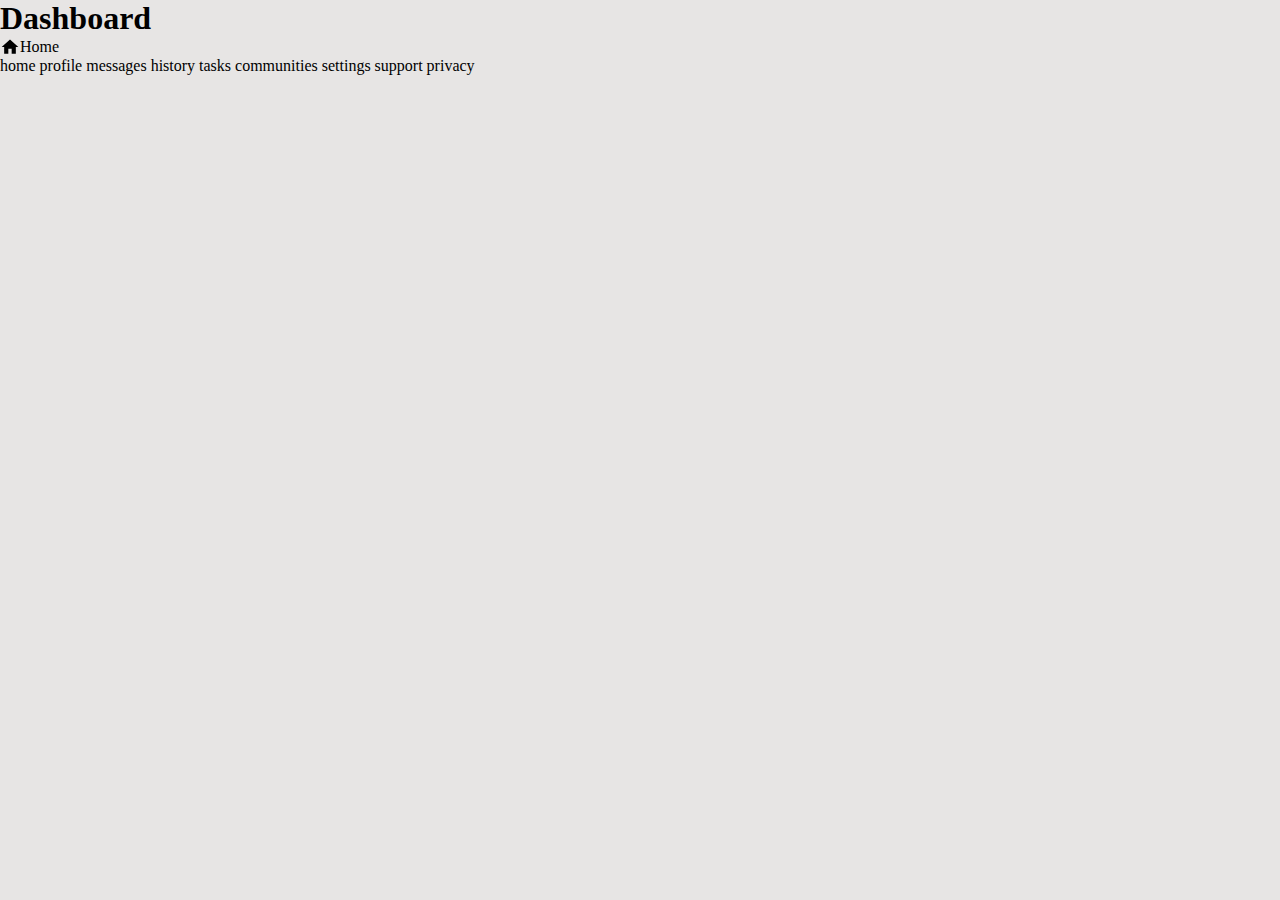
==== admin-dashboard/index.html @ 4beae347 "admin dashboard" ====
<!DOCTYPE html>
<html lang="en">
<head>
    <meta charset="UTF-8">
    <meta name="viewport" content="width=device-width, initial-scale=1.0">
    <title>Admin Dashboard</title>
    <link rel="stylesheet" href="style.css">
</head>
<body>
    <div class="container">
        <div class="sidebar-container">
            <h1>Dashboard</h1>
            <ul>
                <li><img src="./svg/home.svg" alt="Home">Home</li>
            </ul>
        </div>
       
    </div>
    
</body>
</html>

home
profile
messages
history
tasks
communities

settings
support
privacy
---- admin-dashboard/style.css ----
* {
    padding: 0;
    margin: 0;
    box-sizing: border-box;
}

body {
    background-color: #e7e5e4
}


img {
    width: 20px;
    height: 20px;
}

ul {
    list-style-type: none;
    

}
.sidebar-container li {
    display: flex; /* Use flexbox for alignment */
    align-items: center; /* Center items vertically */
}
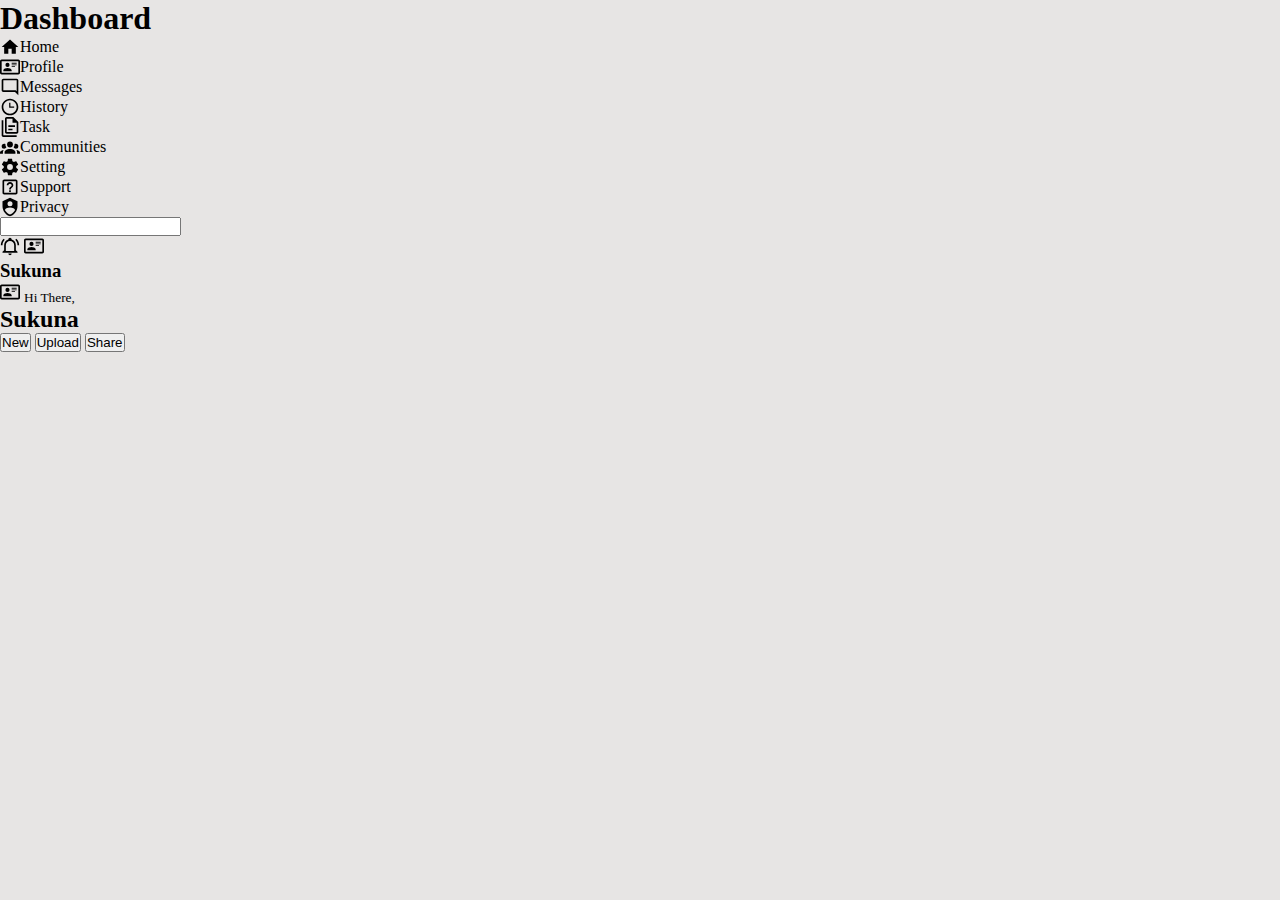
==== commit a3552d83: "added contents on html" ====
--- a/admin-dashboard/index.html
+++ b/admin-dashboard/index.html
@@ -11,22 +11,70 @@
         <div class="sidebar-container">
             <h1>Dashboard</h1>
             <ul>
-                <li><img src="./svg/home.svg" alt="Home">Home</li>
+                <li>
+                    <img src="./svg/home.svg" alt="Home">Home
+                </li>
+                <li>
+                    <img src="./svg/card-account-details-outline.svg" alt="Profile">Profile
+                </li>
+                <li>
+                    <img src="./svg/message-reply-outline.svg" alt="Messages">Messages
+                </li>
+                <li>
+                    <img src="./svg/clock-time-three-outline.svg" alt="History">History
+                </li>
+                <li>
+                    <img src="./svg/file-document-multiple-outline.svg" alt="Task">Task
+                </li>
+                <li>
+                    <img src="./svg/account-group.svg" alt="Communities">Communities
+                </li>
             </ul>
+            <ul>
+                <li>
+                    <img src="./svg/cog.svg" alt="Setting">Setting
+                </li>
+                <li>
+                    <img src="./svg/help-box-outline.svg" alt="Support">Support
+                </li>
+                <li>
+                    <img src="./svg/shield-account.svg" alt="Privacy">Privacy
+                </li>
+            </ul> 
         </div>
+
+        <header>
+            <div>
+                <input type="search">
+                <div>
+                    <img src="./svg/bell-ring-outline.svg" alt="">
+                    <img src="./svg/card-account-details-outline.svg" alt="">
+                    <h3>Sukuna</h3>
+                </div>
+
+                <div>
+                    <div>
+                        <img src="./svg/card-account-details-outline.svg" alt="">
+                        <small>Hi There,</small>
+                        <h2>Sukuna</h2>
+                    </div>
+
+                    <div>
+                        <button>New</button>
+                        <button>Upload</button>
+                        <button>Share</button>
+                    </div>
+                </div>
+            </div>
+        </header>
+
+        <main>
+            <div>
+                
+            </div>
+        </main>
        
     </div>
     
 </body>
-</html>
-
-home
-profile
-messages
-history
-tasks
-communities
-
-settings
-support
-privacy
+</html>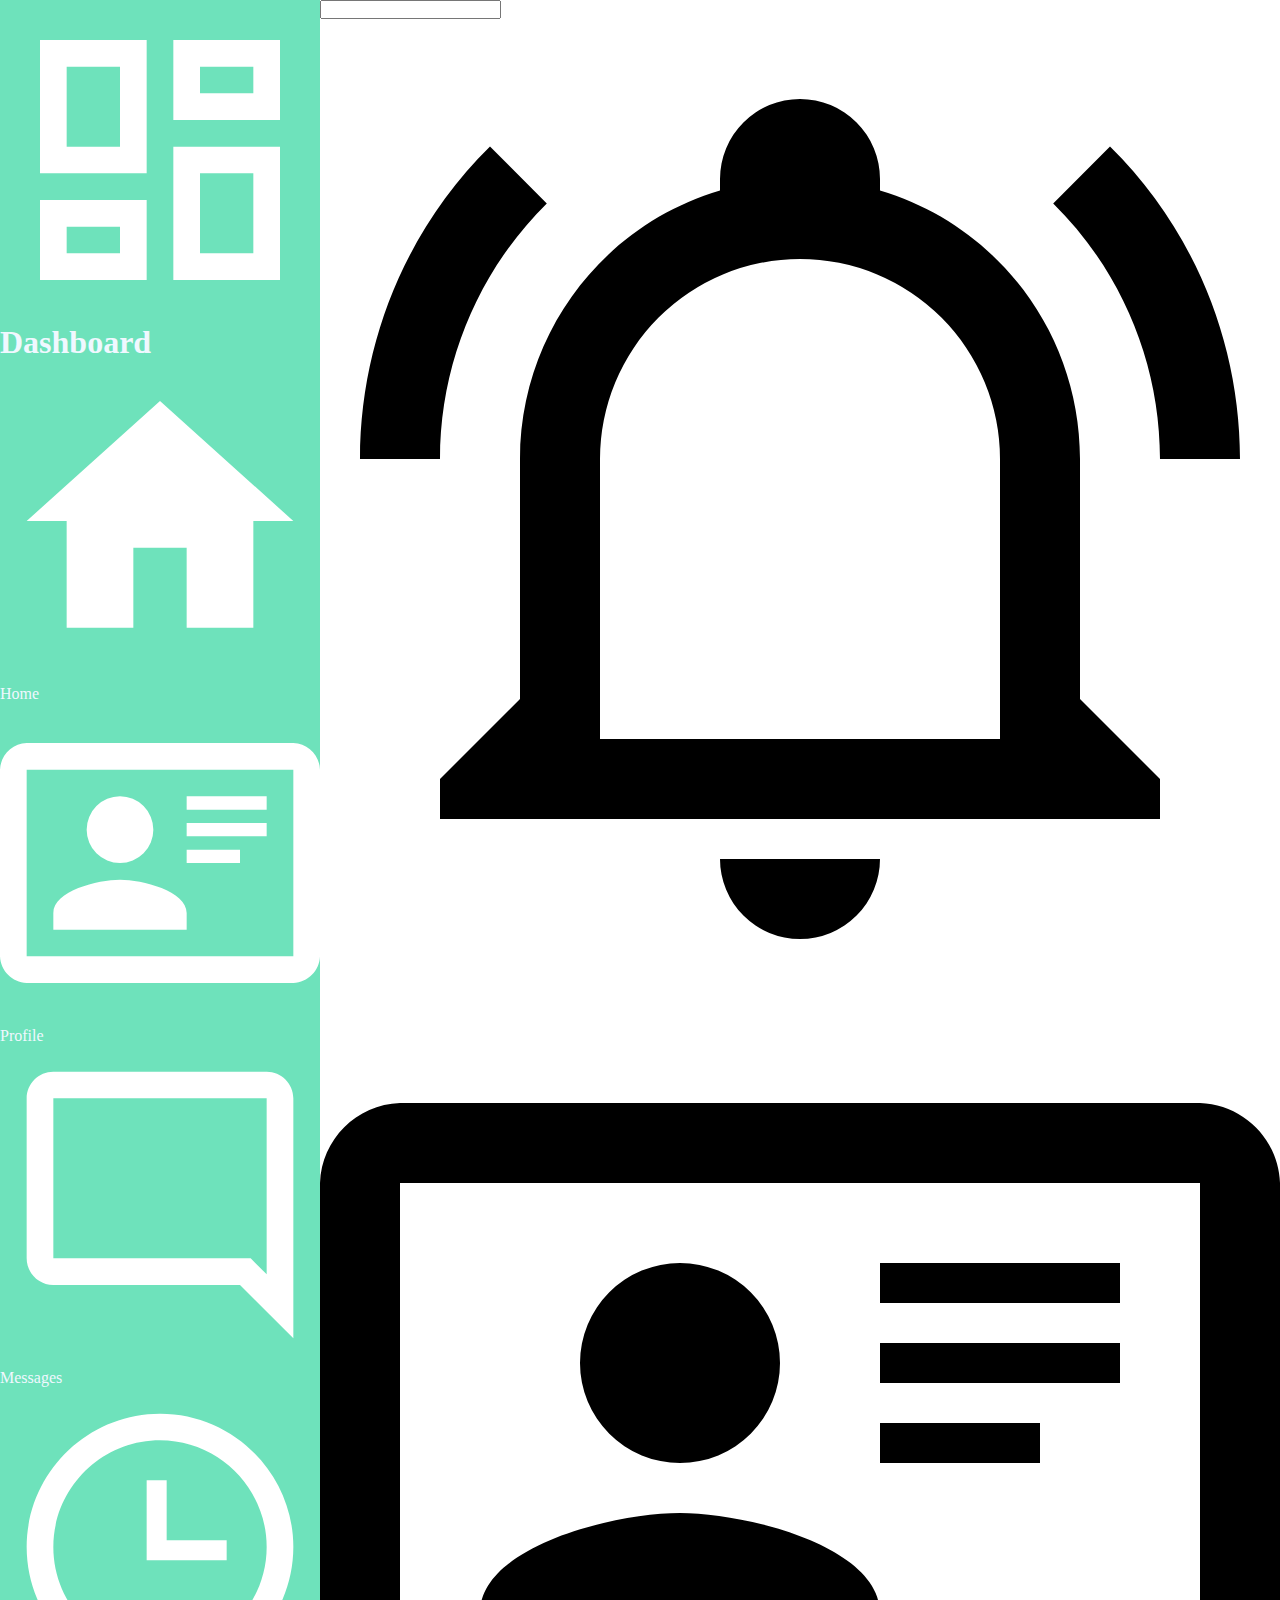
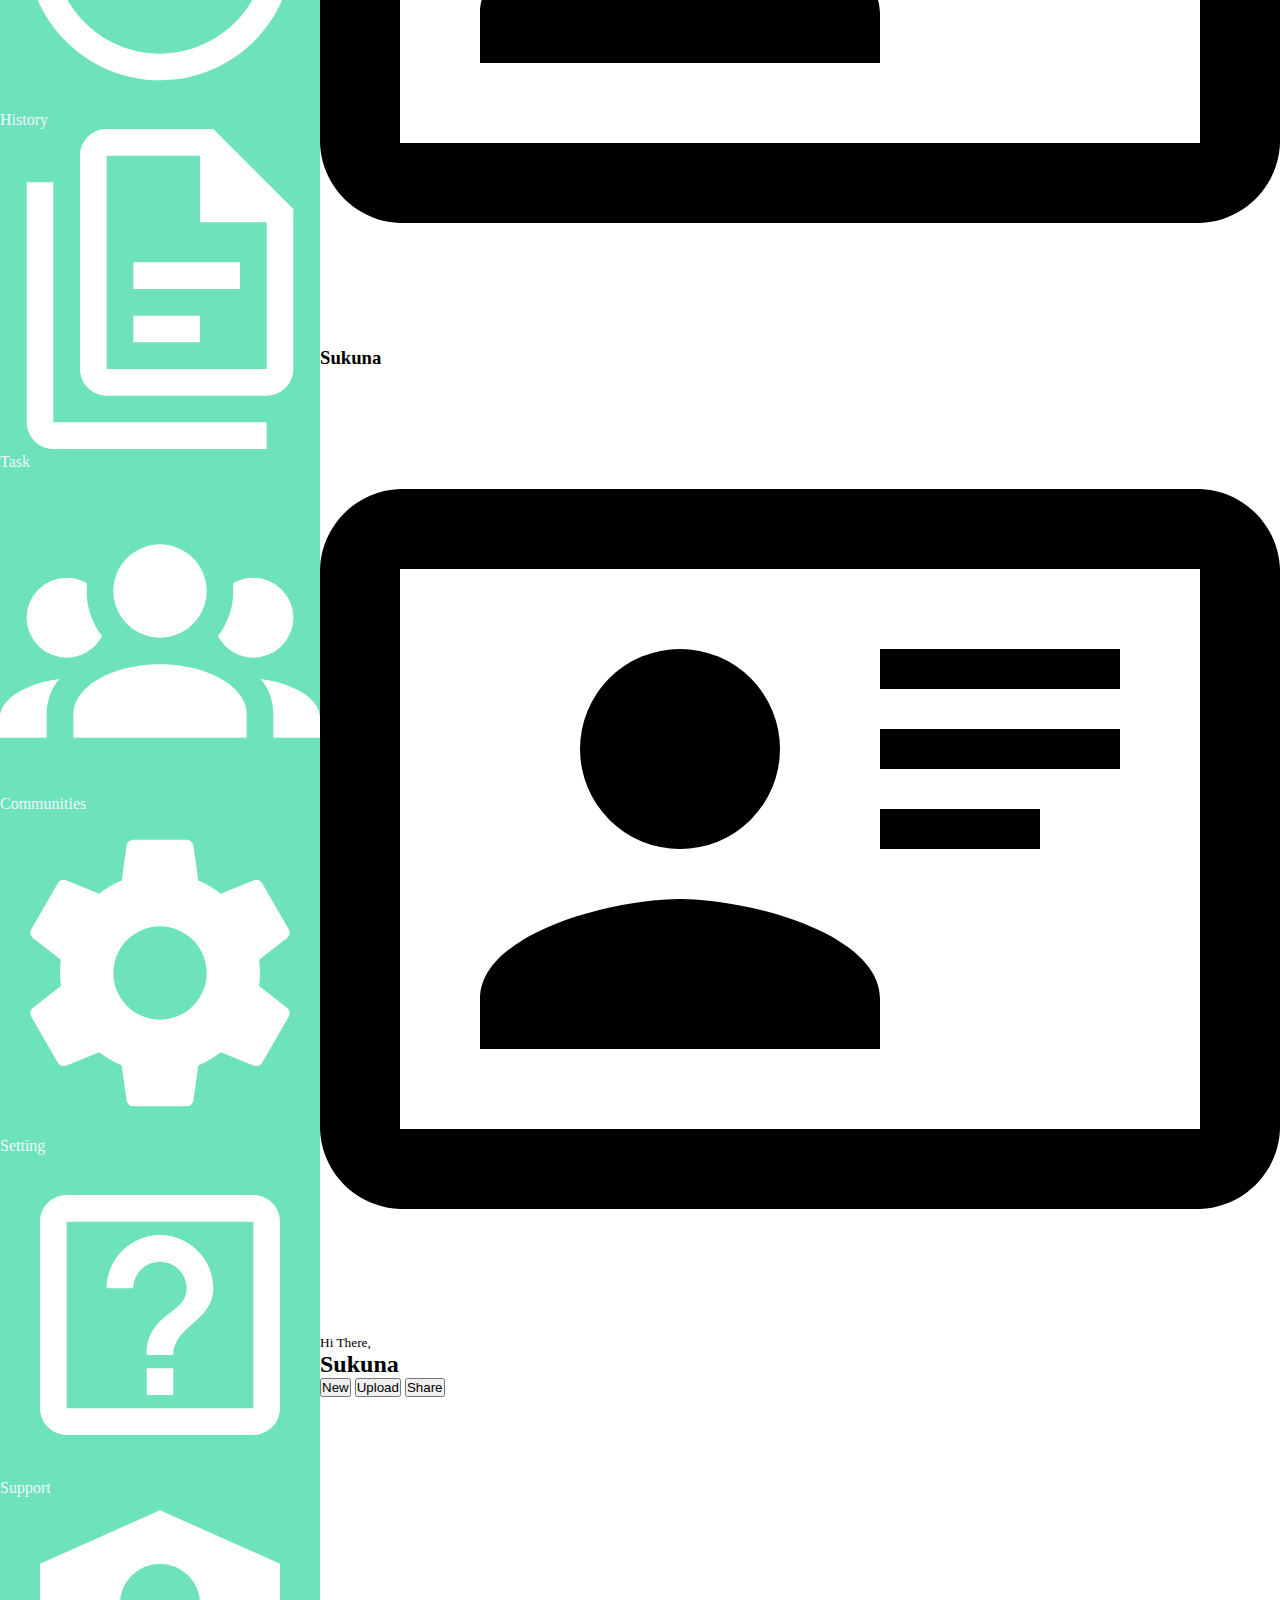
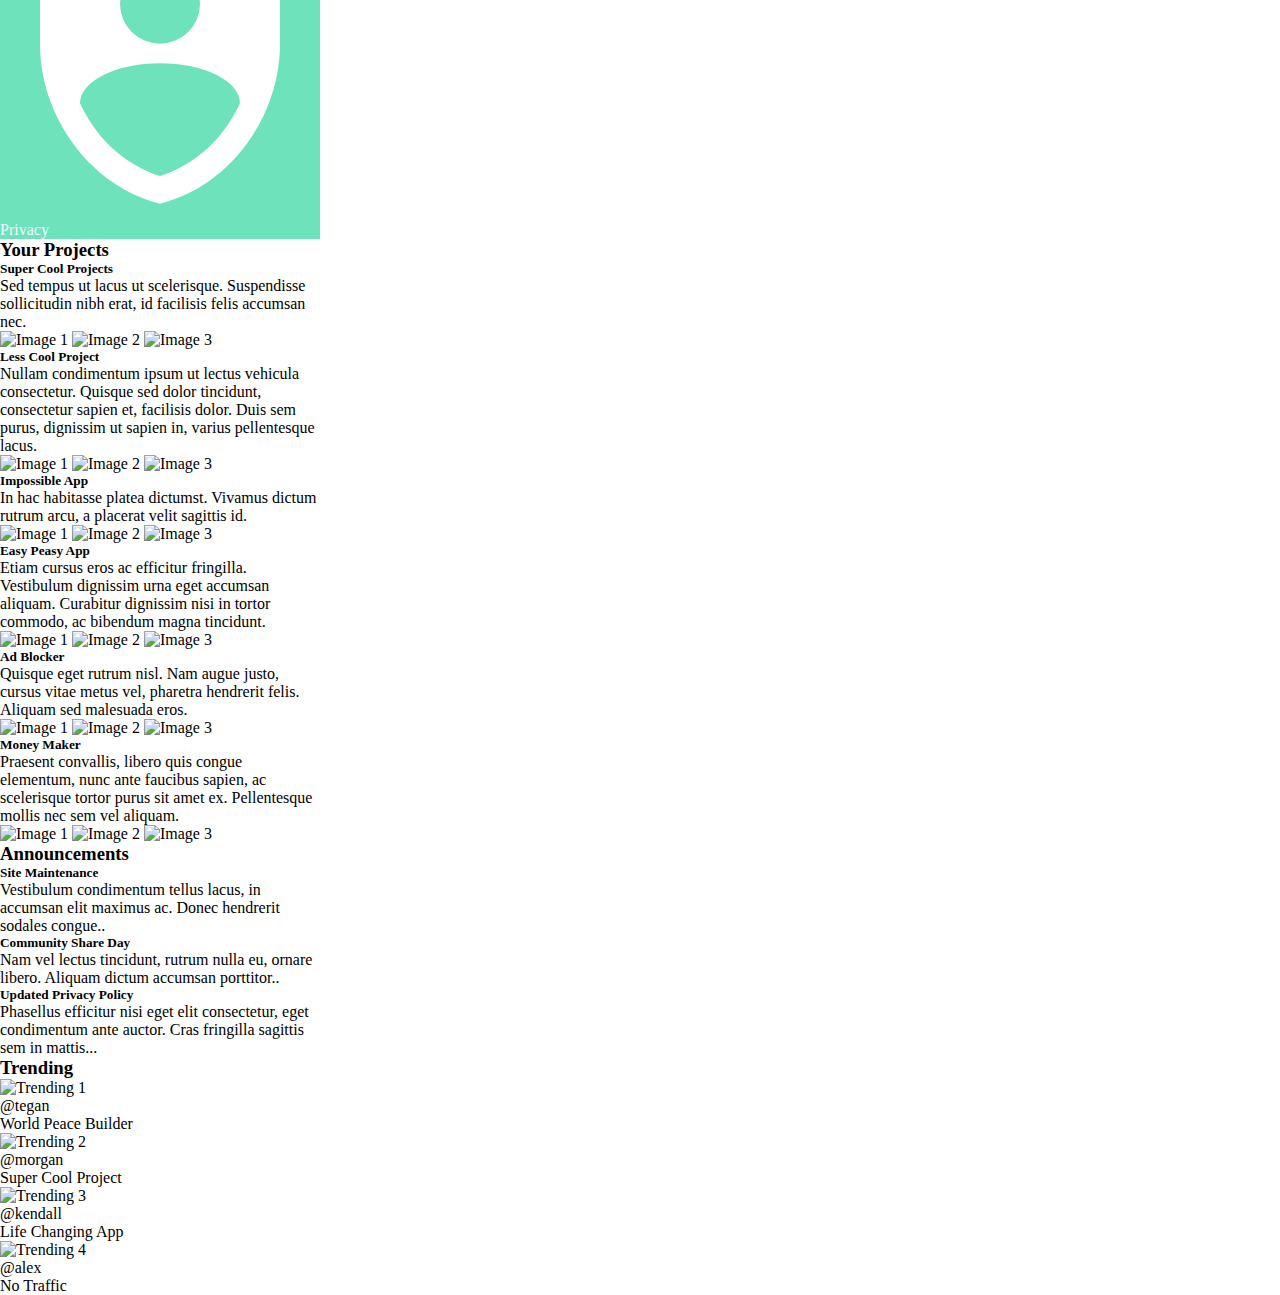
==== commit 062d4e6c: "added all contents" ====
--- a/admin-dashboard/index.html
+++ b/admin-dashboard/index.html
@@ -9,72 +9,167 @@
 <body>
     <div class="container">
         <div class="sidebar-container">
-            <h1>Dashboard</h1>
-            <ul>
-                <li>
-                    <img src="./svg/home.svg" alt="Home">Home
+            <div class="dashboard-logo">
+                <img src="./svg/view-dashboard-outline.svg" alt="">
+                <h1 class="sidebar-title">Dashboard</h1>
+            </div>
+            <ul class="sidebar-menu">
+                <li class="sidebar-item">
+                    <img src="./svg/home.svg" alt="Home" class="sidebar-icon">Home
                 </li>
-                <li>
-                    <img src="./svg/card-account-details-outline.svg" alt="Profile">Profile
+                <li class="sidebar-item">
+                    <img src="./svg/card-account-details-outline.svg" alt="Profile" class="sidebar-icon">Profile
                 </li>
-                <li>
-                    <img src="./svg/message-reply-outline.svg" alt="Messages">Messages
+                <li class="sidebar-item">
+                    <img src="./svg/message-reply-outline.svg" alt="Messages" class="sidebar-icon">Messages
                 </li>
-                <li>
-                    <img src="./svg/clock-time-three-outline.svg" alt="History">History
+                <li class="sidebar-item">
+                    <img src="./svg/clock-time-three-outline.svg" alt="History" class="sidebar-icon">History
                 </li>
-                <li>
-                    <img src="./svg/file-document-multiple-outline.svg" alt="Task">Task
+                <li class="sidebar-item">
+                    <img src="./svg/file-document-multiple-outline.svg" alt="Task" class="sidebar-icon">Task
                 </li>
-                <li>
-                    <img src="./svg/account-group.svg" alt="Communities">Communities
+                <li class="sidebar-item">
+                    <img src="./svg/account-group.svg" alt="Communities" class="sidebar-icon">Communities
                 </li>
             </ul>
-            <ul>
-                <li>
-                    <img src="./svg/cog.svg" alt="Setting">Setting
+            <ul class="sidebar-menu">
+                <li class="sidebar-item">
+                    <img src="./svg/cog.svg" alt="Setting" class="sidebar-icon">Setting
                 </li>
-                <li>
-                    <img src="./svg/help-box-outline.svg" alt="Support">Support
+                <li class="sidebar-item">
+                    <img src="./svg/help-box-outline.svg" alt="Support" class="sidebar-icon">Support
                 </li>
-                <li>
-                    <img src="./svg/shield-account.svg" alt="Privacy">Privacy
+                <li class="sidebar-item">
+                    <img src="./svg/shield-account.svg" alt="Privacy" class="sidebar-icon">Privacy
                 </li>
             </ul> 
         </div>
 
-        <header>
-            <div>
-                <input type="search">
-                <div>
-                    <img src="./svg/bell-ring-outline.svg" alt="">
-                    <img src="./svg/card-account-details-outline.svg" alt="">
-                    <h3>Sukuna</h3>
+        <header class="header">
+            <div class="header-content">
+                <input type="search" class="search-input">
+                <div class="header-icons">
+                    <img src="./svg/bell-ring-outline.svg" alt="Notifications" class="header-icon">
+                    <img src="./svg/card-account-details-outline.svg" alt="Profile" class="header-icon">
+                    <h3 class="header-username">Sukuna</h3>
                 </div>
 
-                <div>
-                    <div>
-                        <img src="./svg/card-account-details-outline.svg" alt="">
-                        <small>Hi There,</small>
-                        <h2>Sukuna</h2>
+                <div class="header-user">
+                    <div class="header-user-info">
+                        <img src="./svg/card-account-details-outline.svg" alt="Profile" class="header-user-icon">
+                        <small class="header-greeting">Hi There,</small>
+                        <h2 class="header-name">Sukuna</h2>
                     </div>
 
-                    <div>
-                        <button>New</button>
-                        <button>Upload</button>
-                        <button>Share</button>
+                    <div class="header-actions">
+                        <button class="header-button">New</button>
+                        <button class="header-button">Upload</button>
+                        <button class="header-button">Share</button>
                     </div>
                 </div>
             </div>
         </header>
 
-        <main>
-            <div>
-                
+        <main class="main">
+            <div class="projects">
+                <h3 class="section-title">Your Projects</h3>
+                <div class="projects-list">
+                    <div class="project-item">
+                        <h5 class="project-title">Super Cool Projects</h5>
+                        <p class="project-description">
+                            Sed tempus ut lacus ut scelerisque.
+                            Suspendisse sollicitudin nibh erat, id facilisis felis accumsan nec.
+                        </p>
+                        <div class="project-images">
+                            <img src="" alt="Image 1" class="project-image">
+                            <img src="" alt="Image 2" class="project-image">
+                            <img src="" alt="Image 3" class="project-image">
+                        </div>
+                    </div>
+                    <div class="project-item">
+                        <h5 class="project-title">Less Cool Project</h5>
+                        <p class="project-description">Nullam condimentum ipsum ut lectus vehicula consectetur. Quisque sed dolor tincidunt, consectetur sapien et, facilisis dolor. Duis sem purus, dignissim ut sapien in, varius pellentesque lacus.</p>
+                        <div class="project-images">
+                            <img src="" alt="Image 1" class="project-image">
+                            <img src="" alt="Image 2" class="project-image">
+                            <img src="" alt="Image 3" class="project-image">
+                        </div>
+                    </div>
+                    <div class="project-item">
+                        <h5 class="project-title">Impossible App</h5>
+                        <p class="project-description">In hac habitasse platea dictumst. Vivamus dictum rutrum arcu, a placerat velit sagittis id.</p>
+                        <div class="project-images">
+                            <img src="" alt="Image 1" class="project-image">
+                            <img src="" alt="Image 2" class="project-image">
+                            <img src="" alt="Image 3" class="project-image">
+                        </div>
+                    </div>
+                    <div class="project-item">
+                        <h5 class="project-title">Easy Peasy App</h5>
+                        <p class="project-description">Etiam cursus eros ac efficitur fringilla.
+                            Vestibulum dignissim urna eget accumsan aliquam. Curabitur dignissim nisi in tortor commodo, ac bibendum magna tincidunt.</p>
+                        <div class="project-images">
+                            <img src="" alt="Image 1" class="project-image">
+                            <img src="" alt="Image 2" class="project-image">
+                            <img src="" alt="Image 3" class="project-image">
+                        </div>
+                    </div>
+                    <div class="project-item">
+                        <h5 class="project-title">Ad Blocker</h5>
+                        <p class="project-description">Quisque eget rutrum nisl. Nam augue justo, cursus vitae metus vel, pharetra hendrerit felis. Aliquam sed malesuada eros.</p>
+                        <div class="project-images">
+                            <img src="" alt="Image 1" class="project-image">
+                            <img src="" alt="Image 2" class="project-image">
+                            <img src="" alt="Image 3" class="project-image">
+                        </div>
+                    </div>
+                    <div class="project-item">
+                        <h5 class="project-title">Money Maker</h5>
+                        <p class="project-description">Praesent convallis, libero quis congue elementum, nunc ante faucibus sapien, ac scelerisque tortor purus sit amet ex.
+                            Pellentesque mollis nec sem vel aliquam.</p>
+                        <div class="project-images">
+                            <img src="" alt="Image 1" class="project-image">
+                            <img src="" alt="Image 2" class="project-image">
+                            <img src="" alt="Image 3" class="project-image">
+                        </div>
+                    </div>
+                </div>
+            </div>
+            <div class="announcements-trending">
+                <div class="announcements">
+                    <h3 class="section-title">Announcements</h3>
+                    <div class="announcement-list">
+                        <h5 class="announcement-title">Site Maintenance</h5>
+                        <p class="announcement-description">Vestibulum condimentum tellus lacus, in accumsan elit maximus ac. Donec hendrerit sodales congue..</p>
+                        <h5 class="announcement-title">Community Share Day</h5>
+                        <p class="announcement-description">Nam vel lectus tincidunt, rutrum nulla eu, ornare libero. Aliquam dictum accumsan porttitor..</p>
+                        <h5 class="announcement-title">Updated Privacy Policy</h5>
+                        <p class="announcement-description">Phasellus efficitur nisi eget elit consectetur, eget condimentum ante auctor. Cras fringilla sagittis sem in mattis...</p>
+                    </div>
+                </div>
+
+                <div class="trending">
+                    <h3 class="section-title">Trending</h3>
+                    <div class="trending-list">
+                        <img src="" alt="Trending 1" class="trending-image">
+                        <p class="trending-user">@tegan</p>
+                        <p class="trending-project">World Peace Builder</p>
+                        <img src="" alt="Trending 2" class="trending-image">
+                        <p class="trending-user">@morgan</p>
+                        <p class="trending-project">Super Cool Project</p>
+                        <img src="" alt="Trending 3" class="trending-image">
+                        <p class="trending-user">@kendall</p>
+                        <p class="trending-project">Life Changing App</p>
+                        <img src="" alt="Trending 4" class="trending-image">
+                        <p class="trending-user">@alex</p>
+                        <p class="trending-project">No Traffic </p>
+                    </div>
+                </div>
             </div>
         </main>
        
     </div>
     
 </body>
-</html>+</html>
--- a/admin-dashboard/style.css
+++ b/admin-dashboard/style.css
@@ -1,25 +1,25 @@
 * {
+    margin: 0;
     padding: 0;
-    margin: 0;
     box-sizing: border-box;
 }
 
-body {
-    background-color: #e7e5e4
+.container {
+    display: grid;
+    grid-template-columns: 1fr 3fr;
 }
 
-
-img {
-    width: 20px;
-    height: 20px;
+.sidebar-container {
+    background-color:rgb(110, 226, 187);
+    color: aliceblue;
 }
 
-ul {
-    list-style-type: none;
-    
+h1 {
+    color: aliceblue;
+}
 
+.sidebar-icon,
+.dashboard-logo img {
+    filter: invert(1);
 }
-.sidebar-container li {
-    display: flex; /* Use flexbox for alignment */
-    align-items: center; /* Center items vertically */
-}+
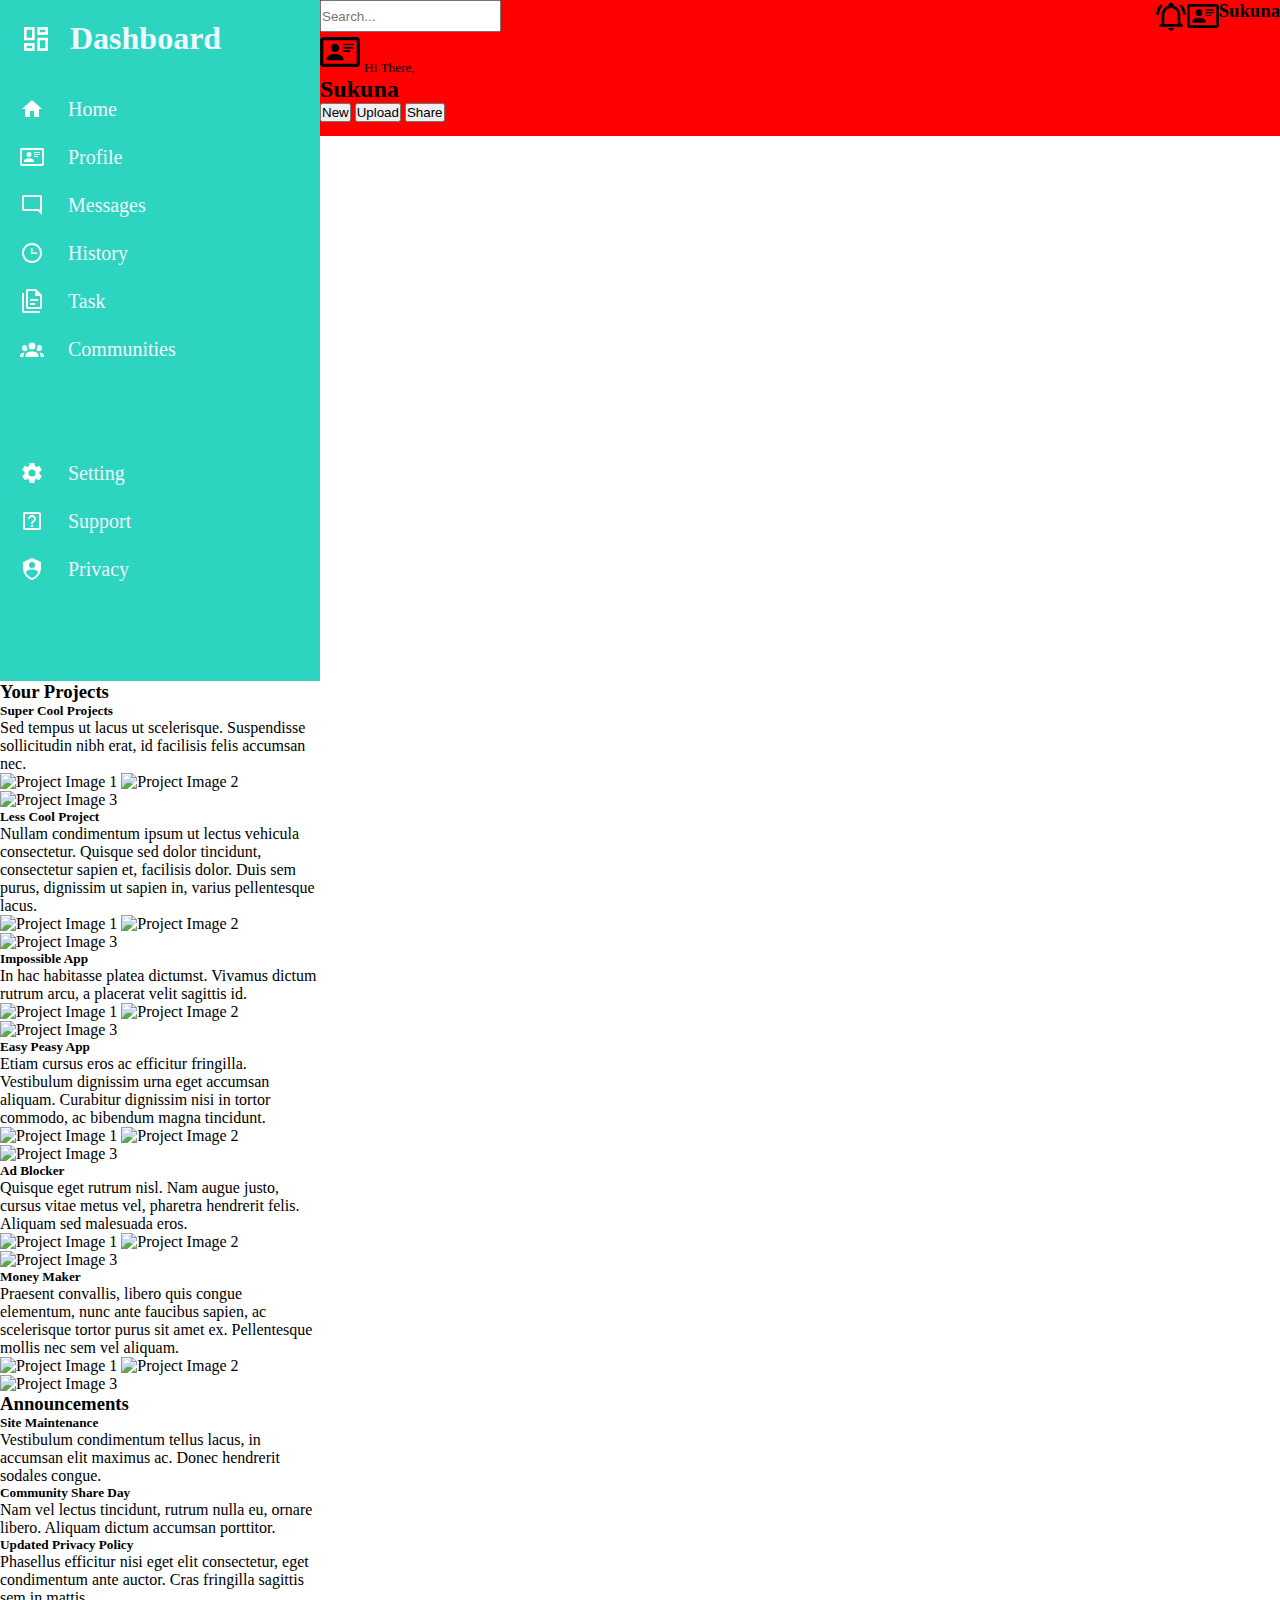
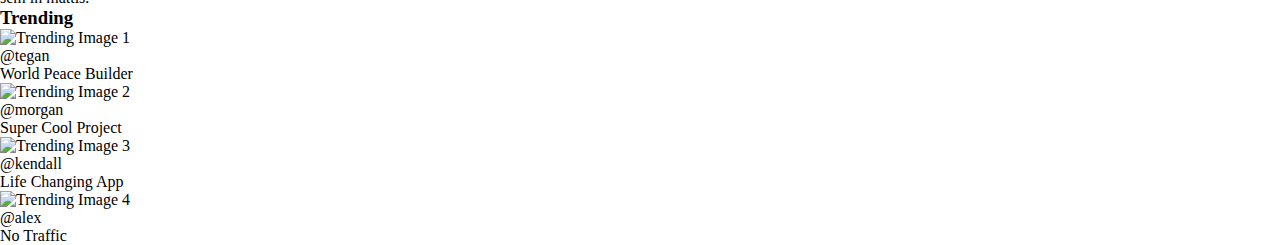
==== commit 1e028422: "added some styles on sidebar" ====
--- a/admin-dashboard/index.html
+++ b/admin-dashboard/index.html
@@ -10,7 +10,7 @@
     <div class="container">
         <div class="sidebar-container">
             <div class="dashboard-logo">
-                <img src="./svg/view-dashboard-outline.svg" alt="">
+                <img src="./svg/view-dashboard-outline.svg" alt="Dashboard Logo">
                 <h1 class="sidebar-title">Dashboard</h1>
             </div>
             <ul class="sidebar-menu">
@@ -48,27 +48,28 @@
 
         <header class="header">
             <div class="header-content">
-                <input type="search" class="search-input">
+                <input type="search" class="search-input" placeholder="Search...">
                 <div class="header-icons">
                     <img src="./svg/bell-ring-outline.svg" alt="Notifications" class="header-icon">
                     <img src="./svg/card-account-details-outline.svg" alt="Profile" class="header-icon">
                     <h3 class="header-username">Sukuna</h3>
                 </div>
+            </div>
 
-                <div class="header-user">
-                    <div class="header-user-info">
-                        <img src="./svg/card-account-details-outline.svg" alt="Profile" class="header-user-icon">
-                        <small class="header-greeting">Hi There,</small>
-                        <h2 class="header-name">Sukuna</h2>
-                    </div>
+            <div class="header-user">
+                <div class="header-user-info">
+                    <img src="./svg/card-account-details-outline.svg" alt="User Profile" class="header-user-icon">
+                    <small class="header-greeting">Hi There,</small>
+                    <h2 class="header-name">Sukuna</h2>
+                </div>
 
-                    <div class="header-actions">
-                        <button class="header-button">New</button>
-                        <button class="header-button">Upload</button>
-                        <button class="header-button">Share</button>
-                    </div>
+                <div class="header-actions">
+                    <button class="header-button">New</button>
+                    <button class="header-button">Upload</button>
+                    <button class="header-button">Share</button>
                 </div>
             </div>
+            
         </header>
 
         <main class="main">
@@ -82,27 +83,27 @@
                             Suspendisse sollicitudin nibh erat, id facilisis felis accumsan nec.
                         </p>
                         <div class="project-images">
-                            <img src="" alt="Image 1" class="project-image">
-                            <img src="" alt="Image 2" class="project-image">
-                            <img src="" alt="Image 3" class="project-image">
+                            <img src="" alt="Project Image 1" class="project-image">
+                            <img src="" alt="Project Image 2" class="project-image">
+                            <img src="" alt="Project Image 3" class="project-image">
                         </div>
                     </div>
                     <div class="project-item">
                         <h5 class="project-title">Less Cool Project</h5>
                         <p class="project-description">Nullam condimentum ipsum ut lectus vehicula consectetur. Quisque sed dolor tincidunt, consectetur sapien et, facilisis dolor. Duis sem purus, dignissim ut sapien in, varius pellentesque lacus.</p>
                         <div class="project-images">
-                            <img src="" alt="Image 1" class="project-image">
-                            <img src="" alt="Image 2" class="project-image">
-                            <img src="" alt="Image 3" class="project-image">
+                            <img src="" alt="Project Image 1" class="project-image">
+                            <img src="" alt="Project Image 2" class="project-image">
+                            <img src="" alt="Project Image 3" class="project-image">
                         </div>
                     </div>
                     <div class="project-item">
                         <h5 class="project-title">Impossible App</h5>
                         <p class="project-description">In hac habitasse platea dictumst. Vivamus dictum rutrum arcu, a placerat velit sagittis id.</p>
                         <div class="project-images">
-                            <img src="" alt="Image 1" class="project-image">
-                            <img src="" alt="Image 2" class="project-image">
-                            <img src="" alt="Image 3" class="project-image">
+                            <img src="" alt="Project Image 1" class="project-image">
+                            <img src="" alt="Project Image 2" class="project-image">
+                            <img src="" alt="Project Image 3" class="project-image">
                         </div>
                     </div>
                     <div class="project-item">
@@ -110,18 +111,18 @@
                         <p class="project-description">Etiam cursus eros ac efficitur fringilla.
                             Vestibulum dignissim urna eget accumsan aliquam. Curabitur dignissim nisi in tortor commodo, ac bibendum magna tincidunt.</p>
                         <div class="project-images">
-                            <img src="" alt="Image 1" class="project-image">
-                            <img src="" alt="Image 2" class="project-image">
-                            <img src="" alt="Image 3" class="project-image">
+                            <img src="" alt="Project Image 1" class="project-image">
+                            <img src="" alt="Project Image 2" class="project-image">
+                            <img src="" alt="Project Image 3" class="project-image">
                         </div>
                     </div>
                     <div class="project-item">
                         <h5 class="project-title">Ad Blocker</h5>
                         <p class="project-description">Quisque eget rutrum nisl. Nam augue justo, cursus vitae metus vel, pharetra hendrerit felis. Aliquam sed malesuada eros.</p>
                         <div class="project-images">
-                            <img src="" alt="Image 1" class="project-image">
-                            <img src="" alt="Image 2" class="project-image">
-                            <img src="" alt="Image 3" class="project-image">
+                            <img src="" alt="Project Image 1" class="project-image">
+                            <img src="" alt="Project Image 2" class="project-image">
+                            <img src="" alt="Project Image 3" class="project-image">
                         </div>
                     </div>
                     <div class="project-item">
@@ -129,9 +130,9 @@
                         <p class="project-description">Praesent convallis, libero quis congue elementum, nunc ante faucibus sapien, ac scelerisque tortor purus sit amet ex.
                             Pellentesque mollis nec sem vel aliquam.</p>
                         <div class="project-images">
-                            <img src="" alt="Image 1" class="project-image">
-                            <img src="" alt="Image 2" class="project-image">
-                            <img src="" alt="Image 3" class="project-image">
+                            <img src="" alt="Project Image 1" class="project-image">
+                            <img src="" alt="Project Image 2" class="project-image">
+                            <img src="" alt="Project Image 3" class="project-image">
                         </div>
                     </div>
                 </div>
@@ -140,36 +141,48 @@
                 <div class="announcements">
                     <h3 class="section-title">Announcements</h3>
                     <div class="announcement-list">
-                        <h5 class="announcement-title">Site Maintenance</h5>
-                        <p class="announcement-description">Vestibulum condimentum tellus lacus, in accumsan elit maximus ac. Donec hendrerit sodales congue..</p>
-                        <h5 class="announcement-title">Community Share Day</h5>
-                        <p class="announcement-description">Nam vel lectus tincidunt, rutrum nulla eu, ornare libero. Aliquam dictum accumsan porttitor..</p>
-                        <h5 class="announcement-title">Updated Privacy Policy</h5>
-                        <p class="announcement-description">Phasellus efficitur nisi eget elit consectetur, eget condimentum ante auctor. Cras fringilla sagittis sem in mattis...</p>
+                        <div class="announcement-item">
+                            <h5 class="announcement-title">Site Maintenance</h5>
+                            <p class="announcement-description">Vestibulum condimentum tellus lacus, in accumsan elit maximus ac. Donec hendrerit sodales congue.</p>
+                        </div>
+                        <div class="announcement-item">
+                            <h5 class="announcement-title">Community Share Day</h5>
+                            <p class="announcement-description">Nam vel lectus tincidunt, rutrum nulla eu, ornare libero. Aliquam dictum accumsan porttitor.</p>
+                        </div>
+                        <div class="announcement-item">
+                            <h5 class="announcement-title">Updated Privacy Policy</h5>
+                            <p class="announcement-description">Phasellus efficitur nisi eget elit consectetur, eget condimentum ante auctor. Cras fringilla sagittis sem in mattis.</p>
+                        </div>
                     </div>
                 </div>
 
                 <div class="trending">
                     <h3 class="section-title">Trending</h3>
                     <div class="trending-list">
-                        <img src="" alt="Trending 1" class="trending-image">
-                        <p class="trending-user">@tegan</p>
-                        <p class="trending-project">World Peace Builder</p>
-                        <img src="" alt="Trending 2" class="trending-image">
-                        <p class="trending-user">@morgan</p>
-                        <p class="trending-project">Super Cool Project</p>
-                        <img src="" alt="Trending 3" class="trending-image">
-                        <p class="trending-user">@kendall</p>
-                        <p class="trending-project">Life Changing App</p>
-                        <img src="" alt="Trending 4" class="trending-image">
-                        <p class="trending-user">@alex</p>
-                        <p class="trending-project">No Traffic </p>
+                        <div class="trending-item">
+                            <img src="" alt="Trending Image 1" class="trending-image">
+                            <p class="trending-user">@tegan</p>
+                            <p class="trending-project">World Peace Builder</p>
+                        </div>
+                        <div class="trending-item">
+                            <img src="" alt="Trending Image 2" class="trending-image">
+                            <p class="trending-user">@morgan</p>
+                            <p class="trending-project">Super Cool Project</p>
+                        </div>
+                        <div class="trending-item">
+                            <img src="" alt="Trending Image 3" class="trending-image">
+                            <p class="trending-user">@kendall</p>
+                            <p class="trending-project">Life Changing App</p>
+                        </div>
+                        <div class="trending-item">
+                            <img src="" alt="Trending Image 4" class="trending-image">
+                            <p class="trending-user">@alex</p>
+                            <p class="trending-project">No Traffic</p>
+                        </div>
                     </div>
                 </div>
             </div>
         </main>
-       
     </div>
-    
 </body>
 </html>
--- a/admin-dashboard/style.css
+++ b/admin-dashboard/style.css
@@ -2,6 +2,11 @@
     margin: 0;
     padding: 0;
     box-sizing: border-box;
+}
+
+body {
+    height: 100vh;
+    width: 100vw;
 }
 
 .container {
@@ -10,16 +15,70 @@
 }
 
 .sidebar-container {
-    background-color:rgb(110, 226, 187);
+    background-color:#2dd4bf;
     color: aliceblue;
+    padding-top: 20px;
+    padding-left: 20px;
+    padding-right: 20px;
 }
 
-h1 {
-    color: aliceblue;
+.dashboard-logo {
+    display: flex;
+    align-items: center;
+    margin-bottom: 40px;
+
 }
 
-.sidebar-icon,
 .dashboard-logo img {
     filter: invert(1);
+    height: 32px;
+    width: 32px;
+    margin-right: 18px;
 }
 
+
+.sidebar-icon {
+    filter: invert(1);
+    height: 24px;
+    width: 24px;
+    margin-right: 24px;
+}
+
+
+.sidebar-item {
+    display: flex;
+    align-items: center;
+    font-size: 20px;
+    margin-bottom: 24px;
+}
+
+.sidebar-menu {
+    margin-bottom: 100px;
+}
+
+
+.header-icons img {
+    height: 32px;
+    width: 32px;
+}
+
+.header-user img {
+    height: 40px;
+    width: 40px;
+}
+
+.header {
+    background-color: red;
+    height: 20%;
+    display: grid; 
+    grid-template-rows: 1fr 1fr 1fr;
+}
+
+.header-content {
+    display: flex;
+    justify-content: space-between;
+}
+
+.header-icons {
+    display: flex;
+}
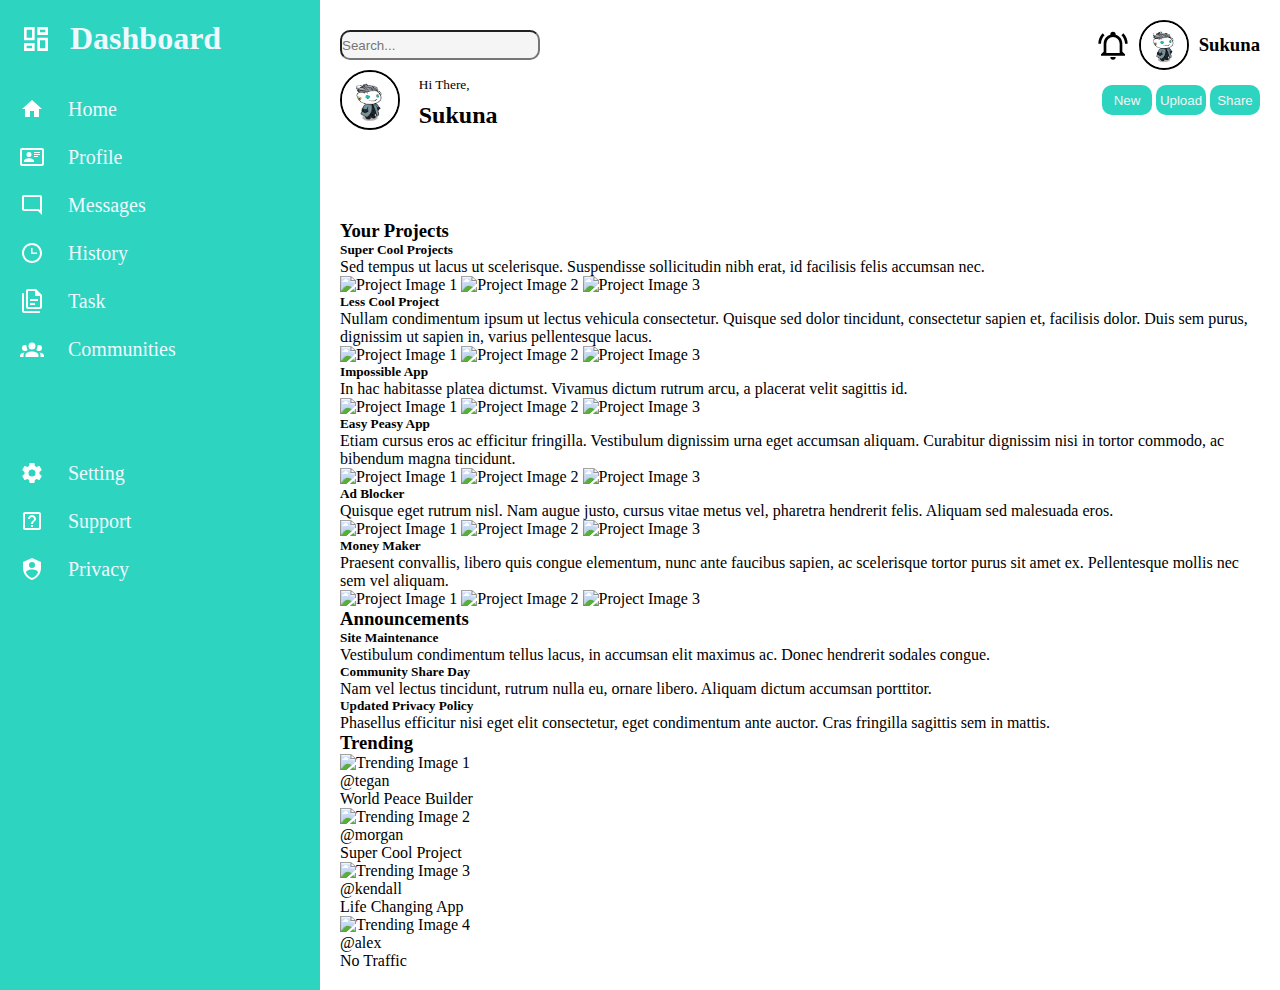
==== commit d9b2dbac: "style header" ====
--- a/admin-dashboard/index.html
+++ b/admin-dashboard/index.html
@@ -51,14 +51,14 @@
                 <input type="search" class="search-input" placeholder="Search...">
                 <div class="header-icons">
                     <img src="./svg/bell-ring-outline.svg" alt="Notifications" class="header-icon">
-                    <img src="./svg/card-account-details-outline.svg" alt="Profile" class="header-icon">
+                    <img src="./profile.jpg" alt="Profile" class="profile-img">
                     <h3 class="header-username">Sukuna</h3>
                 </div>
             </div>
 
             <div class="header-user">
                 <div class="header-user-info">
-                    <img src="./svg/card-account-details-outline.svg" alt="User Profile" class="header-user-icon">
+                    <img src="./profile.jpg" alt="User Profile" class="header-user-icon">
                     <small class="header-greeting">Hi There,</small>
                     <h2 class="header-name">Sukuna</h2>
                 </div>
--- a/admin-dashboard/style.css
+++ b/admin-dashboard/style.css
@@ -7,11 +7,17 @@
 body {
     height: 100vh;
     width: 100vw;
+    display: grid;
+    grid-template-rows: auto 1fr;
+    
 }
 
 .container {
+    height: 100%;
     display: grid;
     grid-template-columns: 1fr 3fr;
+    grid-template-rows: auto 1fr; /* Two rows: header and main content */
+
 }
 
 .sidebar-container {
@@ -20,6 +26,8 @@
     padding-top: 20px;
     padding-left: 20px;
     padding-right: 20px;
+    grid-column: 1 / 2;
+    grid-row:  1 / 3;
 }
 
 .dashboard-logo {
@@ -57,9 +65,22 @@
 }
 
 
-.header-icons img {
+.header-icons .header-icon {
     height: 32px;
     width: 32px;
+}
+
+.header-icons .profile-img {
+    height: 50px;
+    width: 50px;
+    border-radius: 50%;
+    border: 2px solid black;
+}
+
+.header-user {
+    display: grid;
+    grid-template-columns: 1fr 1fr;
+    align-items: center;
 }
 
 .header-user img {
@@ -67,18 +88,71 @@
     width: 40px;
 }
 
+.header-user-info {
+    display: inline-grid;
+    grid-template-columns: 1fr 1fr;
+    grid-template-rows: 1fr 1fr;
+    align-items: center;
+    justify-self: start;
+}
+
+.header-actions {
+    justify-self: end;
+}
+
+.header-actions button {
+    width: 50px;
+    height: 30px;
+    background-color: #2dd4bf;
+    color: whitesmoke;
+    border-radius: 10px;
+    border: none;
+}
+
+.header-user-info img {
+    height: 60px;
+    width: 60px;
+    border-radius: 50%;
+    border: 2px solid black;
+    grid-column: 1 / 2;
+    grid-row: 1 / 3;
+}
+
 .header {
-    background-color: red;
     height: 20%;
     display: grid; 
     grid-template-rows: 1fr 1fr 1fr;
+    padding-left: 20px;
+    padding-right: 20px;
+    padding-top: 20px;
+    grid-column: 2 / 3;
+    grid-row: 1 / 2;
 }
 
 .header-content {
     display: flex;
     justify-content: space-between;
+    align-items: center;
 }
 
 .header-icons {
     display: flex;
+    align-items: center;
+    gap: 10px;
 }
+
+.header-content input {
+    border-radius: 10px;
+    width: 200px;
+    height: 30px;
+    background-color: whitesmoke;
+}
+
+main {
+    grid-column: 2 / 3;
+    grid-row: 2 / 3;
+    padding: 20px;
+}
+
+ 
+
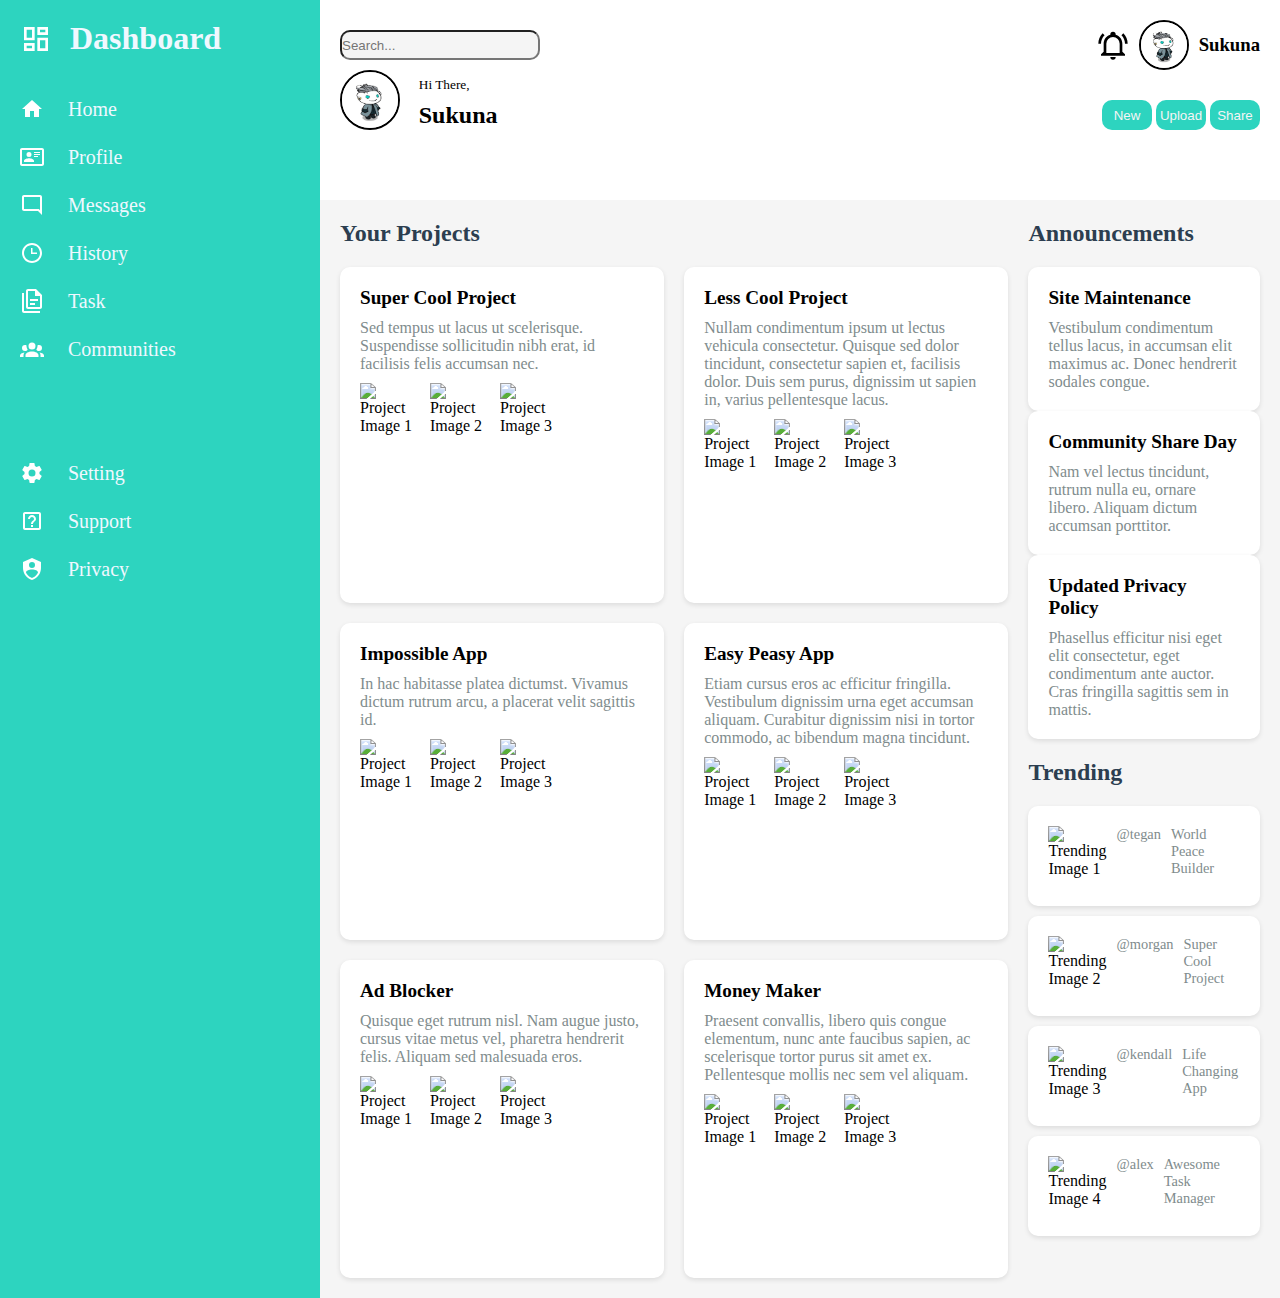
==== commit 40b149f8: "add style to main" ====
--- a/admin-dashboard/index.html
+++ b/admin-dashboard/index.html
@@ -5,6 +5,8 @@
     <meta name="viewport" content="width=device-width, initial-scale=1.0">
     <title>Admin Dashboard</title>
     <link rel="stylesheet" href="style.css">
+    <link rel="stylesheet" href="https://cdnjs.cloudflare.com/ajax/libs/font-awesome/6.0.0-beta3/css/all.min.css">
+
 </head>
 <body>
     <div class="container">
@@ -69,19 +71,15 @@
                     <button class="header-button">Share</button>
                 </div>
             </div>
-            
         </header>
 
         <main class="main">
-            <div class="projects">
+            <div class="projects-section">
                 <h3 class="section-title">Your Projects</h3>
                 <div class="projects-list">
                     <div class="project-item">
-                        <h5 class="project-title">Super Cool Projects</h5>
-                        <p class="project-description">
-                            Sed tempus ut lacus ut scelerisque.
-                            Suspendisse sollicitudin nibh erat, id facilisis felis accumsan nec.
-                        </p>
+                        <h5 class="project-title">Super Cool Project</h5>
+                        <p class="project-description">Sed tempus ut lacus ut scelerisque. Suspendisse sollicitudin nibh erat, id facilisis felis accumsan nec.</p>
                         <div class="project-images">
                             <img src="" alt="Project Image 1" class="project-image">
                             <img src="" alt="Project Image 2" class="project-image">
@@ -108,8 +106,7 @@
                     </div>
                     <div class="project-item">
                         <h5 class="project-title">Easy Peasy App</h5>
-                        <p class="project-description">Etiam cursus eros ac efficitur fringilla.
-                            Vestibulum dignissim urna eget accumsan aliquam. Curabitur dignissim nisi in tortor commodo, ac bibendum magna tincidunt.</p>
+                        <p class="project-description">Etiam cursus eros ac efficitur fringilla. Vestibulum dignissim urna eget accumsan aliquam. Curabitur dignissim nisi in tortor commodo, ac bibendum magna tincidunt.</p>
                         <div class="project-images">
                             <img src="" alt="Project Image 1" class="project-image">
                             <img src="" alt="Project Image 2" class="project-image">
@@ -127,8 +124,7 @@
                     </div>
                     <div class="project-item">
                         <h5 class="project-title">Money Maker</h5>
-                        <p class="project-description">Praesent convallis, libero quis congue elementum, nunc ante faucibus sapien, ac scelerisque tortor purus sit amet ex.
-                            Pellentesque mollis nec sem vel aliquam.</p>
+                        <p class="project-description">Praesent convallis, libero quis congue elementum, nunc ante faucibus sapien, ac scelerisque tortor purus sit amet ex. Pellentesque mollis nec sem vel aliquam.</p>
                         <div class="project-images">
                             <img src="" alt="Project Image 1" class="project-image">
                             <img src="" alt="Project Image 2" class="project-image">
@@ -137,6 +133,7 @@
                     </div>
                 </div>
             </div>
+
             <div class="announcements-trending">
                 <div class="announcements">
                     <h3 class="section-title">Announcements</h3>
@@ -177,7 +174,7 @@
                         <div class="trending-item">
                             <img src="" alt="Trending Image 4" class="trending-image">
                             <p class="trending-user">@alex</p>
-                            <p class="trending-project">No Traffic</p>
+                            <p class="trending-project">Awesome Task Manager</p>
                         </div>
                     </div>
                 </div>
--- a/admin-dashboard/style.css
+++ b/admin-dashboard/style.css
@@ -1,3 +1,4 @@
+/* General Styles */
 * {
     margin: 0;
     padding: 0;
@@ -9,7 +10,6 @@
     width: 100vw;
     display: grid;
     grid-template-rows: auto 1fr;
-    
 }
 
 .container {
@@ -17,24 +17,22 @@
     display: grid;
     grid-template-columns: 1fr 3fr;
     grid-template-rows: auto 1fr; /* Two rows: header and main content */
-
 }
 
 .sidebar-container {
-    background-color:#2dd4bf;
+    background-color: #2dd4bf;
     color: aliceblue;
     padding-top: 20px;
     padding-left: 20px;
     padding-right: 20px;
     grid-column: 1 / 2;
-    grid-row:  1 / 3;
+    grid-row: 1 / 3;
 }
 
 .dashboard-logo {
     display: flex;
     align-items: center;
     margin-bottom: 40px;
-
 }
 
 .dashboard-logo img {
@@ -44,7 +42,6 @@
     margin-right: 18px;
 }
 
-
 .sidebar-icon {
     filter: invert(1);
     height: 24px;
@@ -52,7 +49,6 @@
     margin-right: 24px;
 }
 
-
 .sidebar-item {
     display: flex;
     align-items: center;
@@ -63,7 +59,6 @@
 .sidebar-menu {
     margin-bottom: 100px;
 }
-
 
 .header-icons .header-icon {
     height: 32px;
@@ -98,6 +93,7 @@
 
 .header-actions {
     justify-self: end;
+    align-self: end;
 }
 
 .header-actions button {
@@ -119,8 +115,8 @@
 }
 
 .header {
-    height: 20%;
-    display: grid; 
+    height: 10%;
+    display: grid;
     grid-template-rows: 1fr 1fr 1fr;
     padding-left: 20px;
     padding-right: 20px;
@@ -152,7 +148,70 @@
     grid-column: 2 / 3;
     grid-row: 2 / 3;
     padding: 20px;
-}
-
- 
-
+    background-color: whitesmoke;
+    display: grid;
+    grid-template-columns: 3fr 1fr;
+    gap: 20px;
+}
+
+.projects-section {
+    display: grid;
+    grid-template-rows: auto 1fr;
+}
+
+.projects-list {
+    display: grid;
+    grid-template-columns: repeat(2, 1fr);
+    grid-template-rows: repeat(3, auto);
+    gap: 20px;
+}
+
+.announcements-trending {
+    display: grid;
+    grid-template-rows: 1fr 1fr;
+    gap: 20px;
+}
+
+.announcements, .trending {
+    background-color: whitesmoke;
+    
+}
+
+.section-title {
+    font-size: 1.5em;
+    margin-bottom: 20px;
+    color: #2c3e50;
+}
+
+.project-item, .announcement-item, .trending-item {
+    background-color: #ffffff;
+    padding: 20px;
+    border-radius: 10px;
+    box-shadow: 0 2px 5px rgba(0, 0, 0, 0.1);
+}
+
+.project-title, .announcement-title {
+    font-size: 1.2em;
+    margin-bottom: 10px;
+}
+
+.project-description, .announcement-description {
+    font-size: 1em;
+    color: #7f8c8d;
+}
+
+.project-images, .trending-item {
+    display: flex;
+    gap: 10px;
+    margin-top: 10px;
+}
+
+.project-image, .trending-image {
+    width: 60px;
+    height: 60px;
+}
+
+.trending-user, .trending-project {
+    font-size: 0.9em;
+    color: #7f8c8d;
+}
